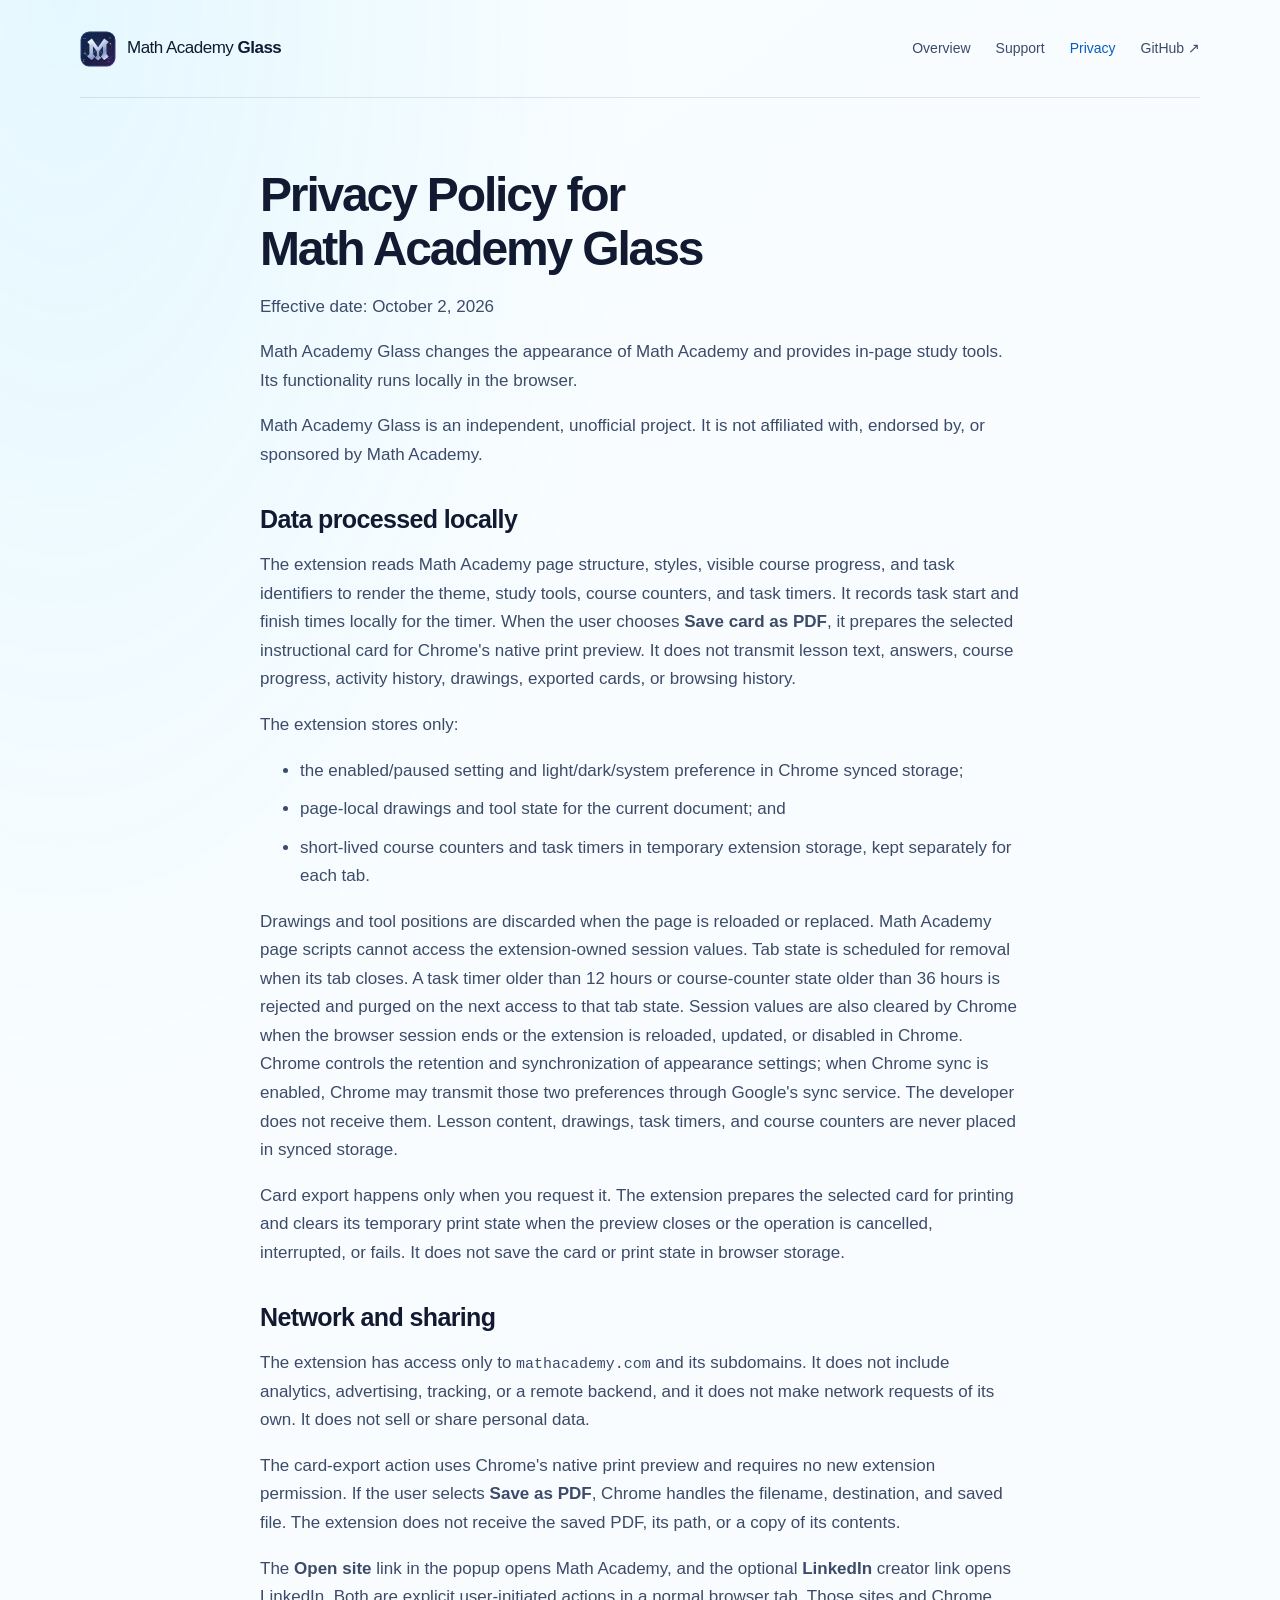
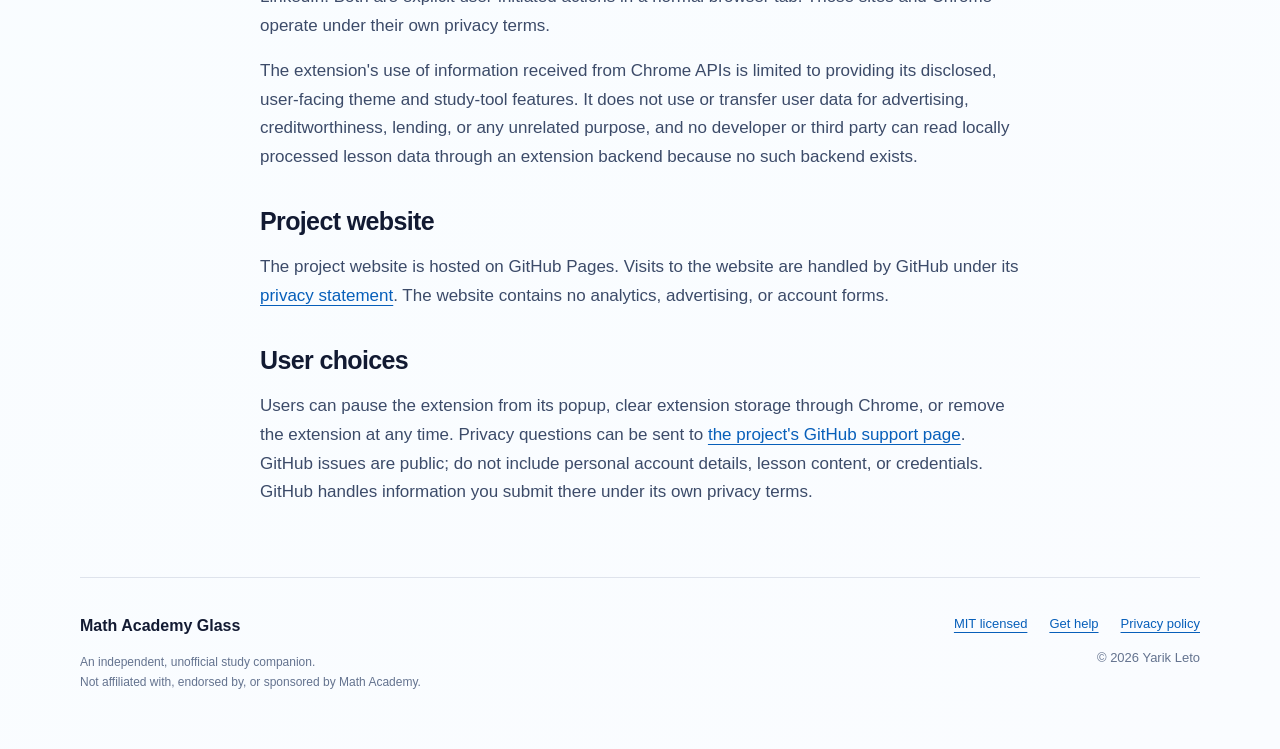
==== docs/privacy.html @ 005dbda4 "Publish product, support, and privacy pages on GitHub Pages" ====
<!doctype html>
<html lang="en" data-ma-glass-enabled="true">
<head>
<meta charset="utf-8">
<meta name="viewport" content="width=device-width, initial-scale=1">
<meta name="description" content="How Math Academy Glass handles data, appearance preferences, and local study tools.">
<meta name="color-scheme" content="light dark">
<meta property="og:title" content="Privacy Policy — Math Academy Glass">
<meta property="og:description" content="How Math Academy Glass handles data, appearance preferences, and local study tools.">
<meta property="og:image" content="https://yarikleto.github.io/math-academy-glass/assets/readme-banner.png">
<meta property="og:type" content="website">
<link rel="canonical" href="https://yarikleto.github.io/math-academy-glass/privacy.html">
<link rel="icon" type="image/svg+xml" href="assets/icon.svg">
<link rel="stylesheet" href="site.css">
<title>Privacy Policy — Math Academy Glass</title>
</head>
<body>
<a class="skip" href="#main">Skip to content</a>
<header class="site-header wrap">
 <a class="brand" href="index.html"><img src="assets/icon.svg" width="36" height="36" alt=""><span>Math Academy <strong>Glass</strong></span></a>
 <nav aria-label="Main navigation"><a href="index.html">Overview</a><a href="support.html">Support</a><a href="privacy.html" aria-current="page">Privacy</a><a href="https://github.com/yarikleto/math-academy-glass">GitHub ↗</a></nav>
</header>
<main id="main" class="wrap"><article class="policy"><h1>Privacy Policy for Math Academy Glass</h1>
<p>Effective date: October 2, 2026</p>
<p>Math Academy Glass changes the appearance of Math Academy and provides in-page study tools. Its functionality runs locally in the browser.</p>
<p>Math Academy Glass is an independent, unofficial project. It is not affiliated with, endorsed by, or sponsored by Math Academy.</p>
<h2>Data processed locally</h2>
<p>The extension reads Math Academy page structure, styles, visible course progress, and task identifiers to render the theme, study tools, course counters, and task timers. It records task start and finish times locally for the timer. When the user chooses <strong>Save card as PDF</strong>, it prepares the selected instructional card for Chrome&#x27;s native print preview. It does not transmit lesson text, answers, course progress, activity history, drawings, exported cards, or browsing history.</p>
<p>The extension stores only:</p>
<ul><li>the enabled/paused setting and light/dark/system preference in Chrome synced   storage;</li><li>page-local drawings and tool state for the current document; and</li><li>short-lived course counters and task timers in temporary extension storage,   kept separately for each tab.</li></ul>
<p>Drawings and tool positions are discarded when the page is reloaded or replaced. Math Academy page scripts cannot access the extension-owned session values. Tab state is scheduled for removal when its tab closes. A task timer older than 12 hours or course-counter state older than 36 hours is rejected and purged on the next access to that tab state. Session values are also cleared by Chrome when the browser session ends or the extension is reloaded, updated, or disabled in Chrome. Chrome controls the retention and synchronization of appearance settings; when Chrome sync is enabled, Chrome may transmit those two preferences through Google&#x27;s sync service. The developer does not receive them. Lesson content, drawings, task timers, and course counters are never placed in synced storage.</p>
<p>Card export happens only when you request it. The extension prepares the selected card for printing and clears its temporary print state when the preview closes or the operation is cancelled, interrupted, or fails. It does not save the card or print state in browser storage.</p>
<h2>Network and sharing</h2>
<p>The extension has access only to <code>mathacademy.com</code> and its subdomains. It does not include analytics, advertising, tracking, or a remote backend, and it does not make network requests of its own. It does not sell or share personal data.</p>
<p>The card-export action uses Chrome&#x27;s native print preview and requires no new extension permission. If the user selects <strong>Save as PDF</strong>, Chrome handles the filename, destination, and saved file. The extension does not receive the saved PDF, its path, or a copy of its contents.</p>
<p>The <strong>Open site</strong> link in the popup opens Math Academy, and the optional <strong>LinkedIn</strong> creator link opens LinkedIn. Both are explicit user-initiated actions in a normal browser tab. Those sites and Chrome operate under their own privacy terms.</p>
<p>The extension&#x27;s use of information received from Chrome APIs is limited to providing its disclosed, user-facing theme and study-tool features. It does not use or transfer user data for advertising, creditworthiness, lending, or any unrelated purpose, and no developer or third party can read locally processed lesson data through an extension backend because no such backend exists.</p>
<h2>Project website</h2>
<p>The project website is hosted on GitHub Pages. Visits to the website are handled by GitHub under its <a href="https://docs.github.com/en/site-policy/privacy-policies/github-general-privacy-statement">privacy statement</a>. The website contains no analytics, advertising, or account forms.</p>
<h2>User choices</h2>
<p>Users can pause the extension from its popup, clear extension storage through Chrome, or remove the extension at any time. Privacy questions can be sent to <a href="https://github.com/yarikleto/math-academy-glass/issues">the project&#x27;s GitHub support page</a>. GitHub issues are public; do not include personal account details, lesson content, or credentials. GitHub handles information you submit there under its own privacy terms.</p></article></main>
<footer class="site-footer wrap">
 <div><strong>Math Academy Glass</strong><p>An independent, unofficial study companion.<br>Not affiliated with, endorsed by, or sponsored by Math Academy.</p></div>
 <div class="footer-links"><a href="https://github.com/yarikleto/math-academy-glass/blob/main/LICENSE">MIT licensed</a><a href="support.html">Get help</a><a href="privacy.html">Privacy policy</a><span>© 2026 Yarik Leto</span></div>
</footer>
</body></html>
---- docs/site.css ----
html[data-ma-glass-enabled="true"] {
  color-scheme: light; --bg:#f8fdff; --bg-alt:#fafcff; --text:#121a32; --soft:#3c4b69;
  --muted:#64738f; --accent:#075fba; --glass:rgba(253,254,255,.78); --line:rgba(57,73,119,.14);
  --shadow:0 22px 60px rgba(45,63,83,.08),0 3px 12px rgba(45,63,83,.04);
  font-family:-apple-system,BlinkMacSystemFont,"Segoe UI",sans-serif; scroll-behavior:smooth;
  background:var(--bg); color:var(--text); -webkit-font-smoothing:antialiased;
}
html[data-ma-glass-enabled="true"] * {box-sizing:border-box}
html[data-ma-glass-enabled="true"] body {margin:0;background:radial-gradient(ellipse at 5% 0%,rgba(37,198,255,.09),transparent 36rem),linear-gradient(145deg,var(--bg),var(--bg-alt));line-height:1.68}
html[data-ma-glass-enabled="true"] a {color:var(--accent);text-underline-offset:4px}
html[data-ma-glass-enabled="true"] a:hover {text-decoration-thickness:2px}
html[data-ma-glass-enabled="true"] :focus-visible {outline:3px solid var(--accent);outline-offset:5px}
html[data-ma-glass-enabled="true"] img {max-width:100%;height:auto;display:block}
html[data-ma-glass-enabled="true"] h1,html[data-ma-glass-enabled="true"] h2,html[data-ma-glass-enabled="true"] h3 {line-height:1.12;letter-spacing:-.045em;margin:0;text-wrap:balance}
html[data-ma-glass-enabled="true"] h1 {font-size:clamp(42px,6.3vw,78px);font-weight:720}
html[data-ma-glass-enabled="true"] h2 {font-size:clamp(30px,3.5vw,44px);font-weight:680}
html[data-ma-glass-enabled="true"] h3 {font-size:23px;font-weight:650;letter-spacing:-.025em}
html[data-ma-glass-enabled="true"] p {color:var(--soft);font-size:17px;text-wrap:pretty}
html[data-ma-glass-enabled="true"] .wrap {width:min(1120px,calc(100% - 64px));margin-inline:auto}
html[data-ma-glass-enabled="true"] .site-header {min-height:98px;display:flex;align-items:center;justify-content:space-between;gap:24px;border-bottom:1px solid var(--line)}
html[data-ma-glass-enabled="true"] .brand {display:flex;align-items:center;gap:11px;text-decoration:none;color:var(--text);font-size:17px;letter-spacing:-.03em;white-space:nowrap}
html[data-ma-glass-enabled="true"] .site-header nav {display:flex;gap:25px;font-size:14px}
html[data-ma-glass-enabled="true"] .site-header nav a {color:var(--soft);text-decoration:none}
html[data-ma-glass-enabled="true"] .site-header nav a[aria-current] {color:var(--accent)}
html[data-ma-glass-enabled="true"] .hero {padding:76px 0 45px;max-width:680px}
html[data-ma-glass-enabled="true"] .eyebrow {color:var(--muted);font-size:13px;font-weight:600;letter-spacing:.045em;margin:0 0 22px}
html[data-ma-glass-enabled="true"] .status-dot {display:inline-block;width:7px;height:7px;background:#077a5e;border-radius:50%;margin:0 7px 1px 0}
html[data-ma-glass-enabled="true"] .hero-copy {max-width:590px;font-size:20px;margin:25px 0 28px;line-height:1.6}
html[data-ma-glass-enabled="true"] .actions {display:flex;flex-wrap:wrap;gap:12px}
html[data-ma-glass-enabled="true"] .button {display:inline-flex;align-items:center;justify-content:center;gap:18px;min-height:48px;padding:10px 22px;border-radius:12px;text-decoration:none;font-size:15px;font-weight:600;border:1px solid transparent;transition:background .15s,border-color .15s}
html[data-ma-glass-enabled="true"] .primary {background:#0864c2;color:#fff}
html[data-ma-glass-enabled="true"] .primary:hover {background:#0754a6}
html[data-ma-glass-enabled="true"] .secondary {background:var(--glass);color:var(--text);border-color:var(--line)}
html[data-ma-glass-enabled="true"] .secondary:hover {border-color:var(--accent)}
html[data-ma-glass-enabled="true"] .small {font-size:13px;color:var(--muted);margin-top:18px}
html[data-ma-glass-enabled="true"] .banner {margin:0}
html[data-ma-glass-enabled="true"] .banner img {width:100%;border-radius:20px;box-shadow:var(--shadow);border:1px solid var(--line)}
html[data-ma-glass-enabled="true"] figcaption {font-size:12px;color:var(--muted);text-align:right;margin-top:12px}
html[data-ma-glass-enabled="true"] .section {padding:78px 0}
html[data-ma-glass-enabled="true"] .section-heading {margin-bottom:32px}
html[data-ma-glass-enabled="true"] .feature-grid {display:grid;grid-template-columns:repeat(3,minmax(0,1fr));gap:20px}
html[data-ma-glass-enabled="true"] .card {background:var(--glass);border:1px solid var(--line);border-radius:20px;padding:30px;box-shadow:0 10px 30px rgba(45,63,83,.035);backdrop-filter:blur(38px) saturate(125%)}
html[data-ma-glass-enabled="true"] .card p:last-child {margin-bottom:0}
html[data-ma-glass-enabled="true"] .feature-symbol {display:block;font-size:35px;color:var(--accent);margin-bottom:30px;line-height:1}
html[data-ma-glass-enabled="true"] .feature-grid p {font-size:16px}
html[data-ma-glass-enabled="true"] .privacy-callout {display:grid;grid-template-columns:1fr 1fr;gap:70px;border-top:1px solid var(--line);border-bottom:1px solid var(--line)}
html[data-ma-glass-enabled="true"] .privacy-callout p {margin-top:0}
html[data-ma-glass-enabled="true"] .text-link {font-size:16px;font-weight:600;text-decoration:none}
html[data-ma-glass-enabled="true"] .install {display:grid;grid-template-columns:1fr 1fr;gap:70px;scroll-margin-top:30px}
html[data-ma-glass-enabled="true"] .steps {padding-left:23px;margin:0}
html[data-ma-glass-enabled="true"] .steps li {padding-left:10px;margin-bottom:25px;color:var(--accent)}
html[data-ma-glass-enabled="true"] .steps li:last-child {margin-bottom:0}
html[data-ma-glass-enabled="true"] .steps strong {color:var(--text)}
html[data-ma-glass-enabled="true"] .steps p {font-size:15px;margin:7px 0 0}
html[data-ma-glass-enabled="true"] code {font-size:.88em;overflow-wrap:anywhere}
html[data-ma-glass-enabled="true"] .requirements {font-size:13px;color:var(--muted);max-width:720px;margin:0 0 60px}
html[data-ma-glass-enabled="true"] .site-footer {border-top:1px solid var(--line);padding-block:35px 45px;display:flex;justify-content:space-between;gap:40px}
html[data-ma-glass-enabled="true"] .site-footer p {font-size:12px;line-height:1.7;color:var(--muted)}
html[data-ma-glass-enabled="true"] .footer-links {display:flex;flex-wrap:wrap;justify-content:flex-end;align-content:flex-start;gap:13px 22px;font-size:13px;max-width:350px}
html[data-ma-glass-enabled="true"] .footer-links span {color:var(--muted)}
html[data-ma-glass-enabled="true"] .page-intro {max-width:750px;padding:76px 0 45px}
html[data-ma-glass-enabled="true"] .page-intro>p:last-child {font-size:20px;margin-top:25px}
html[data-ma-glass-enabled="true"] .support-grid {display:grid;grid-template-columns:1fr 1fr;gap:24px}
html[data-ma-glass-enabled="true"] .support-grid h2,html[data-ma-glass-enabled="true"] .report-note h2 {font-size:25px;letter-spacing:-.025em}
html[data-ma-glass-enabled="true"] .faq {max-width:850px}
html[data-ma-glass-enabled="true"] .faq h2 {margin-bottom:30px}
html[data-ma-glass-enabled="true"] details {padding:21px 0;border-bottom:1px solid var(--line)}
html[data-ma-glass-enabled="true"] summary {cursor:pointer;font-size:18px;font-weight:600;padding-right:10px}
html[data-ma-glass-enabled="true"] details p {margin-bottom:4px;max-width:750px}
html[data-ma-glass-enabled="true"] .report-note {margin-bottom:70px;max-width:850px}
html[data-ma-glass-enabled="true"] .policy {max-width:760px;margin:70px auto}
html[data-ma-glass-enabled="true"] .policy h1 {font-size:clamp(34px,4vw,48px)}
html[data-ma-glass-enabled="true"] .policy h2 {font-size:25px;margin:36px 0 18px;letter-spacing:-.025em}
html[data-ma-glass-enabled="true"] .policy li {color:var(--soft);font-size:17px;margin:10px 0}
html[data-ma-glass-enabled="true"] .skip {position:absolute;left:20px;top:-100px;padding:10px 20px;background:var(--bg);z-index:10}
html[data-ma-glass-enabled="true"] .skip:focus {top:10px}
@media(prefers-color-scheme:dark) {
 html[data-ma-glass-enabled="true"] {color-scheme:dark;--bg:#06111f;--bg-alt:#071725;--text:#f6f7ff;--soft:#c1cde0;--muted:#98abc2;--accent:#75c8ff;--glass:rgba(16,32,50,.8);--line:rgba(184,210,235,.17);--shadow:0 22px 60px rgba(0,0,0,.18)}
 html[data-ma-glass-enabled="true"] .status-dot {background:#63ddb0}
}
@media(max-width:760px) {
 html[data-ma-glass-enabled="true"] .wrap {width:calc(100% - 40px)}
 html[data-ma-glass-enabled="true"] .site-header {padding-block:20px;flex-direction:column;gap:15px;align-items:flex-start}
 html[data-ma-glass-enabled="true"] .site-header nav {gap:22px;flex-wrap:wrap}
 html[data-ma-glass-enabled="true"] .hero,html[data-ma-glass-enabled="true"] .page-intro {padding:46px 0 30px}
 html[data-ma-glass-enabled="true"] .hero-copy {font-size:18px}
 html[data-ma-glass-enabled="true"] .section {padding:46px 0}
 html[data-ma-glass-enabled="true"] .feature-grid,html[data-ma-glass-enabled="true"] .privacy-callout,html[data-ma-glass-enabled="true"] .install,html[data-ma-glass-enabled="true"] .support-grid {grid-template-columns:1fr;gap:20px}
 html[data-ma-glass-enabled="true"] .feature-symbol {margin-bottom:20px}
 html[data-ma-glass-enabled="true"] .card {padding:25px}
 html[data-ma-glass-enabled="true"] p,html[data-ma-glass-enabled="true"] .policy li {font-size:16px;line-height:1.64}
 html[data-ma-glass-enabled="true"] .site-footer {flex-direction:column;gap:20px}
 html[data-ma-glass-enabled="true"] .footer-links {justify-content:flex-start;max-width:none}
 html[data-ma-glass-enabled="true"] .policy {margin:44px auto}
}
@media(prefers-reduced-motion:reduce) {html[data-ma-glass-enabled="true"] {scroll-behavior:auto}html[data-ma-glass-enabled="true"] .button {transition:none}}
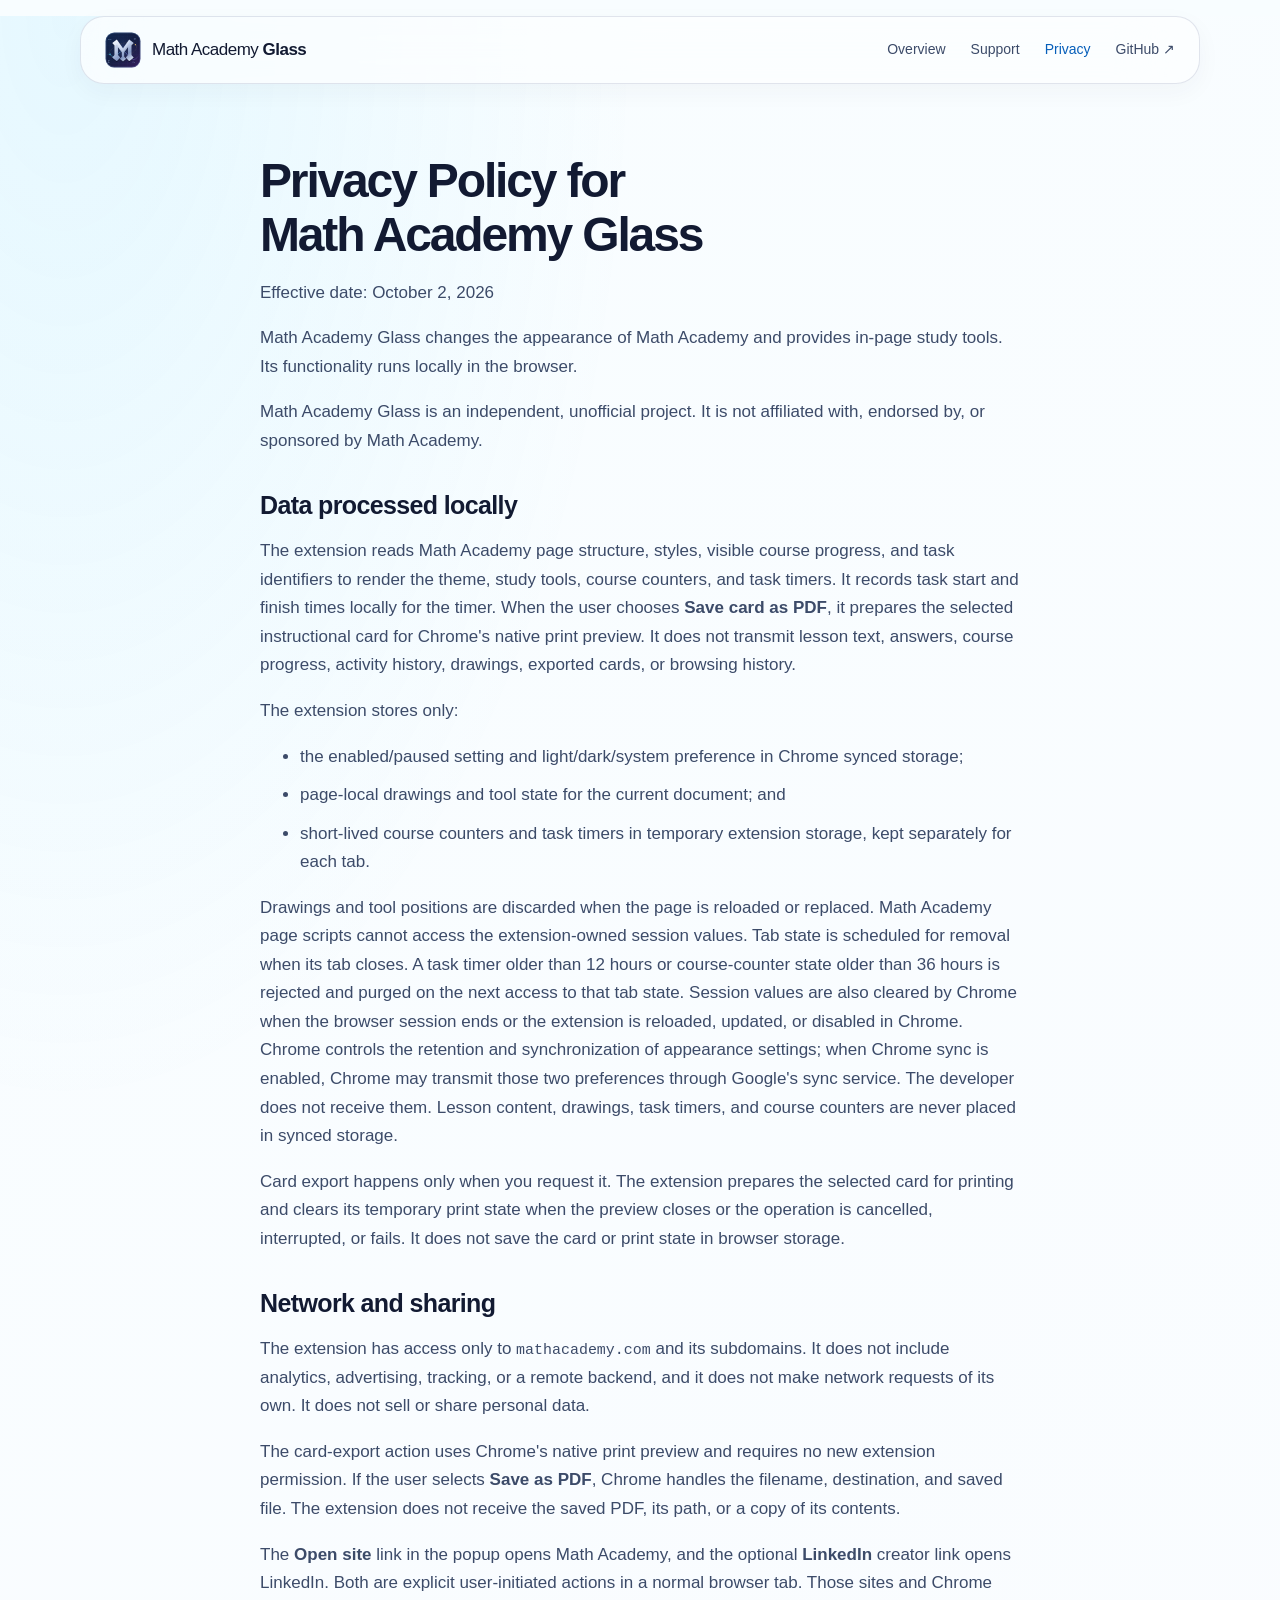
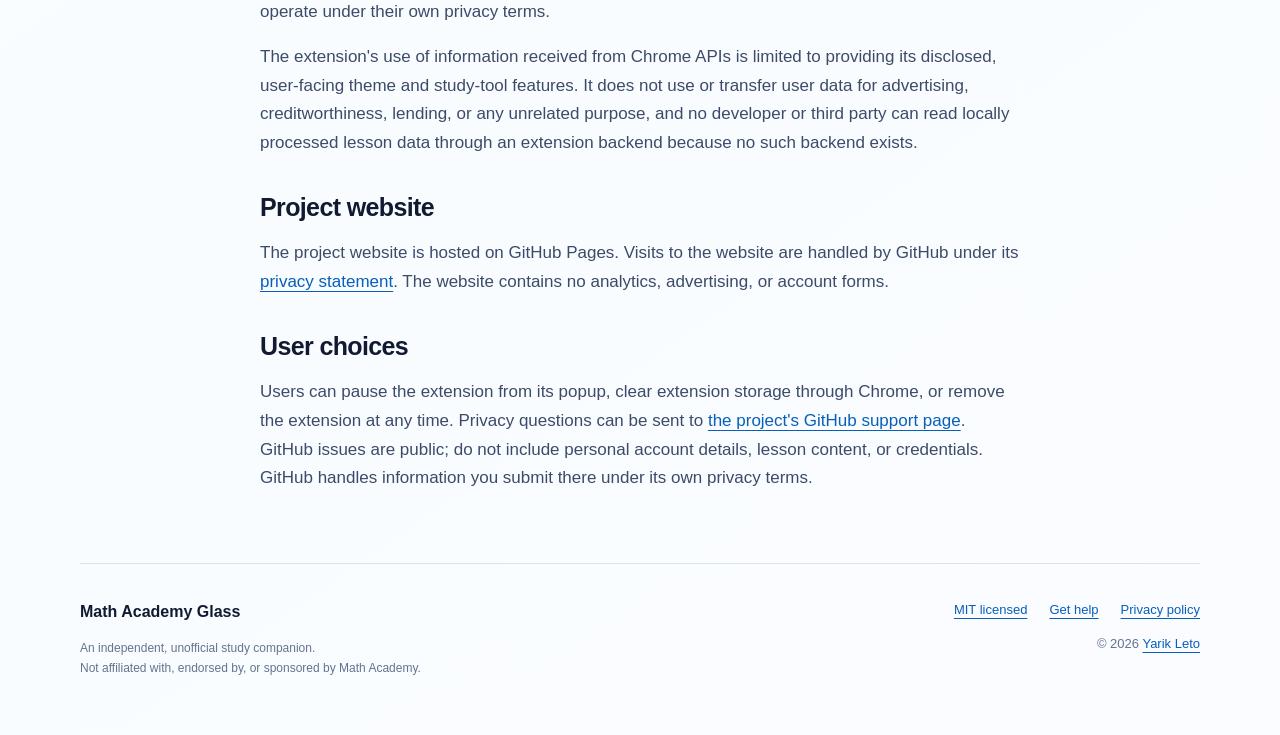
==== commit 30f676d2: "Add before-and-after screenshots to the website" ====
--- a/docs/privacy.html
+++ b/docs/privacy.html
@@ -41,6 +41,6 @@
 <p>Users can pause the extension from its popup, clear extension storage through Chrome, or remove the extension at any time. Privacy questions can be sent to <a href="https://github.com/yarikleto/math-academy-glass/issues">the project&#x27;s GitHub support page</a>. GitHub issues are public; do not include personal account details, lesson content, or credentials. GitHub handles information you submit there under its own privacy terms.</p></article></main>
 <footer class="site-footer wrap">
  <div><strong>Math Academy Glass</strong><p>An independent, unofficial study companion.<br>Not affiliated with, endorsed by, or sponsored by Math Academy.</p></div>
- <div class="footer-links"><a href="https://github.com/yarikleto/math-academy-glass/blob/main/LICENSE">MIT licensed</a><a href="support.html">Get help</a><a href="privacy.html">Privacy policy</a><span>© 2026 Yarik Leto</span></div>
+ <div class="footer-links"><a href="https://github.com/yarikleto/math-academy-glass/blob/main/LICENSE">MIT licensed</a><a href="support.html">Get help</a><a href="privacy.html">Privacy policy</a><span>© 2026 <a href="https://www.linkedin.com/in/yarik-leto">Yarik Leto</a></span></div>
 </footer>
 </body></html>
--- a/docs/site.css
+++ b/docs/site.css
@@ -74,6 +74,87 @@
 html[data-ma-glass-enabled="true"] .policy li {color:var(--soft);font-size:17px;margin:10px 0}
 html[data-ma-glass-enabled="true"] .skip {position:absolute;left:20px;top:-100px;padding:10px 20px;background:var(--bg);z-index:10}
 html[data-ma-glass-enabled="true"] .skip:focus {top:10px}
+/* Content stays calm; translucent material is reserved for navigation and controls. */
+html[data-ma-glass-enabled="true"] .site-header {position:sticky;top:16px;z-index:5;min-height:68px;margin-top:16px;padding:12px 24px;border:1px solid var(--line);border-radius:24px;background:var(--glass);backdrop-filter:blur(38px) saturate(125%);box-shadow:0 8px 24px rgba(45,63,83,.04)}
+html[data-ma-glass-enabled="true"] .product-hero {text-align:center;max-width:900px;margin:auto;padding:80px 0 32px}
+html[data-ma-glass-enabled="true"] .product-hero h1 {font-size:clamp(44px,6.6vw,84px);line-height:1.04;letter-spacing:-.06em}
+html[data-ma-glass-enabled="true"] .product-hero h1 span {color:var(--soft)}
+html[data-ma-glass-enabled="true"] .product-hero .hero-copy {max-width:610px;margin:24px auto}
+html[data-ma-glass-enabled="true"] .product-hero .actions {justify-content:center}
+html[data-ma-glass-enabled="true"] .button {border-radius:99px}
+html[data-ma-glass-enabled="true"] .showcase {max-width:1000px;margin:0 auto}
+html[data-ma-glass-enabled="true"] .preview-switch {border:0;padding:0;margin:0;text-align:center;min-width:0}
+html[data-ma-glass-enabled="true"] .preview-switch legend {width:100%;font-size:12px;color:var(--muted);margin-bottom:12px}
+html[data-ma-glass-enabled="true"] .preview-switch input {position:absolute;width:1px;height:1px;clip-path:inset(50%);overflow:hidden}
+html[data-ma-glass-enabled="true"] .preview-switch label {display:inline-block;padding:9px 22px;border:1px solid transparent;border-radius:99px;font-size:14px;font-weight:600;cursor:pointer;color:var(--soft)}
+html[data-ma-glass-enabled="true"] .preview-switch input:checked+label {background:var(--glass);border-color:var(--line);color:var(--text);box-shadow:0 3px 12px rgba(45,63,83,.07)}
+html[data-ma-glass-enabled="true"] .preview-switch input:focus-visible+label {outline:3px solid var(--accent);outline-offset:3px}
+html[data-ma-glass-enabled="true"] .preview-switch label:hover {color:var(--accent)}
+html[data-ma-glass-enabled="true"] .preview-window {border:1px solid var(--line);border-radius:20px;overflow:hidden;box-shadow:var(--shadow);margin-top:24px;background:var(--glass)}
+html[data-ma-glass-enabled="true"] .window-bar {height:42px;padding:0 18px;display:flex;align-items:center;justify-content:space-between;font-size:11px;color:var(--muted);gap:12px}
+html[data-ma-glass-enabled="true"] .window-dots {display:flex;gap:6px}
+html[data-ma-glass-enabled="true"] .window-dots i {width:9px;height:9px;border-radius:50%;background:#ed726b}
+html[data-ma-glass-enabled="true"] .window-dots i:nth-child(2) {background:#dab552}
+html[data-ma-glass-enabled="true"] .window-dots i:nth-child(3) {background:#59ad7c}
+html[data-ma-glass-enabled="true"] .preview-image {display:none;width:100%}
+html[data-ma-glass-enabled="true"] #preview-tools:checked~.preview-window .tools-image,html[data-ma-glass-enabled="true"] #preview-light:checked~.preview-window .light-image,html[data-ma-glass-enabled="true"] #preview-dark:checked~.preview-window .dark-image {display:block}
+html[data-ma-glass-enabled="true"] .preview-note {text-align:center;font-size:12px;color:var(--muted);margin:18px 0 0}
+html[data-ma-glass-enabled="true"] .comparison {max-width:1000px;margin-inline:auto;scroll-margin-top:110px}
+html[data-ma-glass-enabled="true"] .comparison .section-heading {text-align:center;max-width:680px;margin:0 auto 36px}
+html[data-ma-glass-enabled="true"] .comparison-grid {display:grid;grid-template-columns:repeat(2,minmax(0,1fr));gap:24px}
+html[data-ma-glass-enabled="true"] .comparison-shot {margin:0;min-width:0}
+html[data-ma-glass-enabled="true"] .comparison-shot figcaption {display:flex;align-items:baseline;justify-content:space-between;flex-wrap:wrap;gap:4px 12px;margin:0 0 14px;text-align:left}
+html[data-ma-glass-enabled="true"] .comparison-shot figcaption strong {font-size:17px;color:var(--text);font-weight:650}
+html[data-ma-glass-enabled="true"] .comparison-shot figcaption span {font-size:13px;color:var(--muted)}
+html[data-ma-glass-enabled="true"] .comparison-image {aspect-ratio:840/1004;display:flex;align-items:center;overflow:hidden;border:1px solid var(--line);border-radius:20px;background:#fff;box-shadow:var(--shadow)}
+html[data-ma-glass-enabled="true"] .comparison-image img {width:100%;height:100%;object-fit:contain}
+html[data-ma-glass-enabled="true"] .feature-nav {display:flex;justify-content:center;flex-wrap:wrap;gap:12px 32px;padding:38px 0;border-bottom:1px solid var(--line)}
+html[data-ma-glass-enabled="true"] .feature-nav a {text-decoration:none;font-size:14px;color:var(--soft)}
+html[data-ma-glass-enabled="true"] .feature-nav a:hover {color:var(--accent)}
+html[data-ma-glass-enabled="true"] .features .section-heading {text-align:center;margin:10px auto 46px}
+html[data-ma-glass-enabled="true"] .product-grid {display:grid;grid-template-columns:repeat(2,minmax(0,1fr));gap:24px}
+html[data-ma-glass-enabled="true"] .feature-tile {background:var(--bg-alt);border:1px solid var(--line);border-radius:28px;overflow:hidden;scroll-margin-top:110px;display:flex;flex-direction:column}
+html[data-ma-glass-enabled="true"] .tile-copy {padding:36px 38px 16px}
+html[data-ma-glass-enabled="true"] .tile-category {display:block;color:var(--muted);font-size:12px;font-weight:600;margin-bottom:20px}
+html[data-ma-glass-enabled="true"] .feature-tile h3 {font-size:32px;letter-spacing:-.045em;line-height:1.13}
+html[data-ma-glass-enabled="true"] .feature-tile p {font-size:16px;max-width:540px}
+html[data-ma-glass-enabled="true"] .detail {font-size:13px;color:var(--muted)}
+html[data-ma-glass-enabled="true"] .wide {grid-column:1/-1}
+html[data-ma-glass-enabled="true"] .appearance-tile {display:grid;grid-template-columns:.85fr 1.15fr;align-items:center;padding:12px 0}
+html[data-ma-glass-enabled="true"] .theme-pair {display:grid;grid-template-columns:1fr 1fr;gap:14px;padding:30px 30px 30px 0}
+html[data-ma-glass-enabled="true"] .reading-sample {border:1px solid rgba(57,73,119,.14);background:#f8fdff;border-radius:17px;padding:26px 20px;color:#121a32;box-shadow:0 10px 26px rgba(45,63,83,.04)}
+html[data-ma-glass-enabled="true"] .reading-sample>span {font-size:12px;color:#64738f}
+html[data-ma-glass-enabled="true"] .reading-sample strong {display:block;margin-top:28px;font-size:19px;letter-spacing:-.035em;line-height:1.3}
+html[data-ma-glass-enabled="true"] .reading-sample p {font-size:12px;color:#3c4b69}
+html[data-ma-glass-enabled="true"] .sample-equation {font:italic 29px/1.5 Georgia,serif;margin:22px 0 4px}
+html[data-ma-glass-enabled="true"] .night {background:#102032;color:#f6f7ff}
+html[data-ma-glass-enabled="true"] .night>span,html[data-ma-glass-enabled="true"] .night p {color:#b8c8de}
+html[data-ma-glass-enabled="true"] .ink-preview,html[data-ma-glass-enabled="true"] .geometry-preview {color:var(--accent);padding:0 36px 30px;margin-top:auto}
+html[data-ma-glass-enabled="true"] .ink-preview svg,html[data-ma-glass-enabled="true"] .geometry-preview svg {width:100%;display:block}
+html[data-ma-glass-enabled="true"] .pen-swatches {display:flex;align-items:center;justify-content:center;gap:12px;margin-top:10px}
+html[data-ma-glass-enabled="true"] .pen-swatches i {width:19px;height:19px;border-radius:50%;background:#233249;border:2px solid rgba(255,255,255,.6)}
+html[data-ma-glass-enabled="true"] .pen-swatches i:nth-child(2) {background:#0864c2}
+html[data-ma-glass-enabled="true"] .pen-swatches i:nth-child(3) {background:#bb3755}
+html[data-ma-glass-enabled="true"] .pen-swatches i:nth-child(4) {background:#078368}
+html[data-ma-glass-enabled="true"] .pen-swatches i:nth-child(5) {background:#9b7000}
+html[data-ma-glass-enabled="true"] .pen-swatches span {color:var(--muted);margin-left:20px;font-size:13px}
+html[data-ma-glass-enabled="true"] .geometry-preview>span {display:block;text-align:center;font-size:12px;color:var(--muted)}
+html[data-ma-glass-enabled="true"] .paper-preview {margin:18px 52px 0;padding:25px 28px 32px;border:1px solid var(--line);border-radius:12px 12px 0 0;background:var(--glass);box-shadow:var(--shadow)}
+html[data-ma-glass-enabled="true"] .paper-preview>span {display:flex;justify-content:space-between;font-size:11px;color:var(--muted);border-bottom:1px solid var(--line);padding-bottom:14px}
+html[data-ma-glass-enabled="true"] .paper-preview b {color:var(--accent);font-weight:500}
+html[data-ma-glass-enabled="true"] .paper-preview>strong {display:block;font-size:17px;margin-top:22px}
+html[data-ma-glass-enabled="true"] .paper-lines {height:30px;background:repeating-linear-gradient(transparent 0 9px,var(--line) 9px 10px);max-width:80%}
+html[data-ma-glass-enabled="true"] .rhythm-preview {padding:25px 40px 36px;text-align:center;margin-block:auto}
+html[data-ma-glass-enabled="true"] .rhythm-preview>span {font-size:12px;color:var(--muted)}
+html[data-ma-glass-enabled="true"] .rhythm-preview strong {display:block;font-size:76px;letter-spacing:-.06em;font-weight:500;line-height:1.4;font-variant-numeric:tabular-nums}
+html[data-ma-glass-enabled="true"] .rhythm-preview strong span {color:var(--muted)}
+html[data-ma-glass-enabled="true"] .quiet-track {height:4px;background:var(--line);border-radius:9px;margin:16px auto;width:75%;overflow:hidden}
+html[data-ma-glass-enabled="true"] .quiet-track i {display:block;width:64%;height:100%;background:var(--accent)}
+html[data-ma-glass-enabled="true"] #local-title,html[data-ma-glass-enabled="true"] #install {scroll-margin-top:115px}
+@media(max-width:900px) {
+ html[data-ma-glass-enabled="true"] .appearance-tile {grid-template-columns:1fr}
+ html[data-ma-glass-enabled="true"] .theme-pair {padding:15px 38px 26px}
+}
 @media(prefers-color-scheme:dark) {
  html[data-ma-glass-enabled="true"] {color-scheme:dark;--bg:#06111f;--bg-alt:#071725;--text:#f6f7ff;--soft:#c1cde0;--muted:#98abc2;--accent:#75c8ff;--glass:rgba(16,32,50,.8);--line:rgba(184,210,235,.17);--shadow:0 22px 60px rgba(0,0,0,.18)}
  html[data-ma-glass-enabled="true"] .status-dot {background:#63ddb0}
@@ -92,5 +173,23 @@
  html[data-ma-glass-enabled="true"] .site-footer {flex-direction:column;gap:20px}
  html[data-ma-glass-enabled="true"] .footer-links {justify-content:flex-start;max-width:none}
  html[data-ma-glass-enabled="true"] .policy {margin:44px auto}
+ html[data-ma-glass-enabled="true"] .site-header {top:8px;padding:14px 18px;gap:9px;border-radius:20px}
+ html[data-ma-glass-enabled="true"] .site-header nav {gap:20px;font-size:12px}
+ html[data-ma-glass-enabled="true"] .product-hero {padding:48px 0 24px}
+ html[data-ma-glass-enabled="true"] .product-grid {grid-template-columns:1fr;gap:18px}
+ html[data-ma-glass-enabled="true"] .comparison-grid {grid-template-columns:1fr;gap:28px}
+ html[data-ma-glass-enabled="true"] .tile-copy {padding:28px 26px 14px}
+ html[data-ma-glass-enabled="true"] .feature-tile h3 {font-size:28px}
+ html[data-ma-glass-enabled="true"] .theme-pair {padding:12px 20px 20px;gap:10px}
+ html[data-ma-glass-enabled="true"] .reading-sample {padding:18px 14px}
+ html[data-ma-glass-enabled="true"] .reading-sample strong {font-size:16px}
+ html[data-ma-glass-enabled="true"] .reading-sample p {font-size:12px}
+ html[data-ma-glass-enabled="true"] .sample-equation {font-size:24px}
+ html[data-ma-glass-enabled="true"] .window-bar {font-size:9px;height:32px;padding:0 12px}
+ html[data-ma-glass-enabled="true"] .window-dots {gap:4px}
+ html[data-ma-glass-enabled="true"] .window-dots i {width:6px;height:6px}
+ html[data-ma-glass-enabled="true"] .preview-switch label {padding:9px 18px}
+ html[data-ma-glass-enabled="true"] .feature-nav {gap:12px 20px;padding:26px 0}
+ html[data-ma-glass-enabled="true"] .paper-preview {margin-inline:30px}
 }
 @media(prefers-reduced-motion:reduce) {html[data-ma-glass-enabled="true"] {scroll-behavior:auto}html[data-ma-glass-enabled="true"] .button {transition:none}}
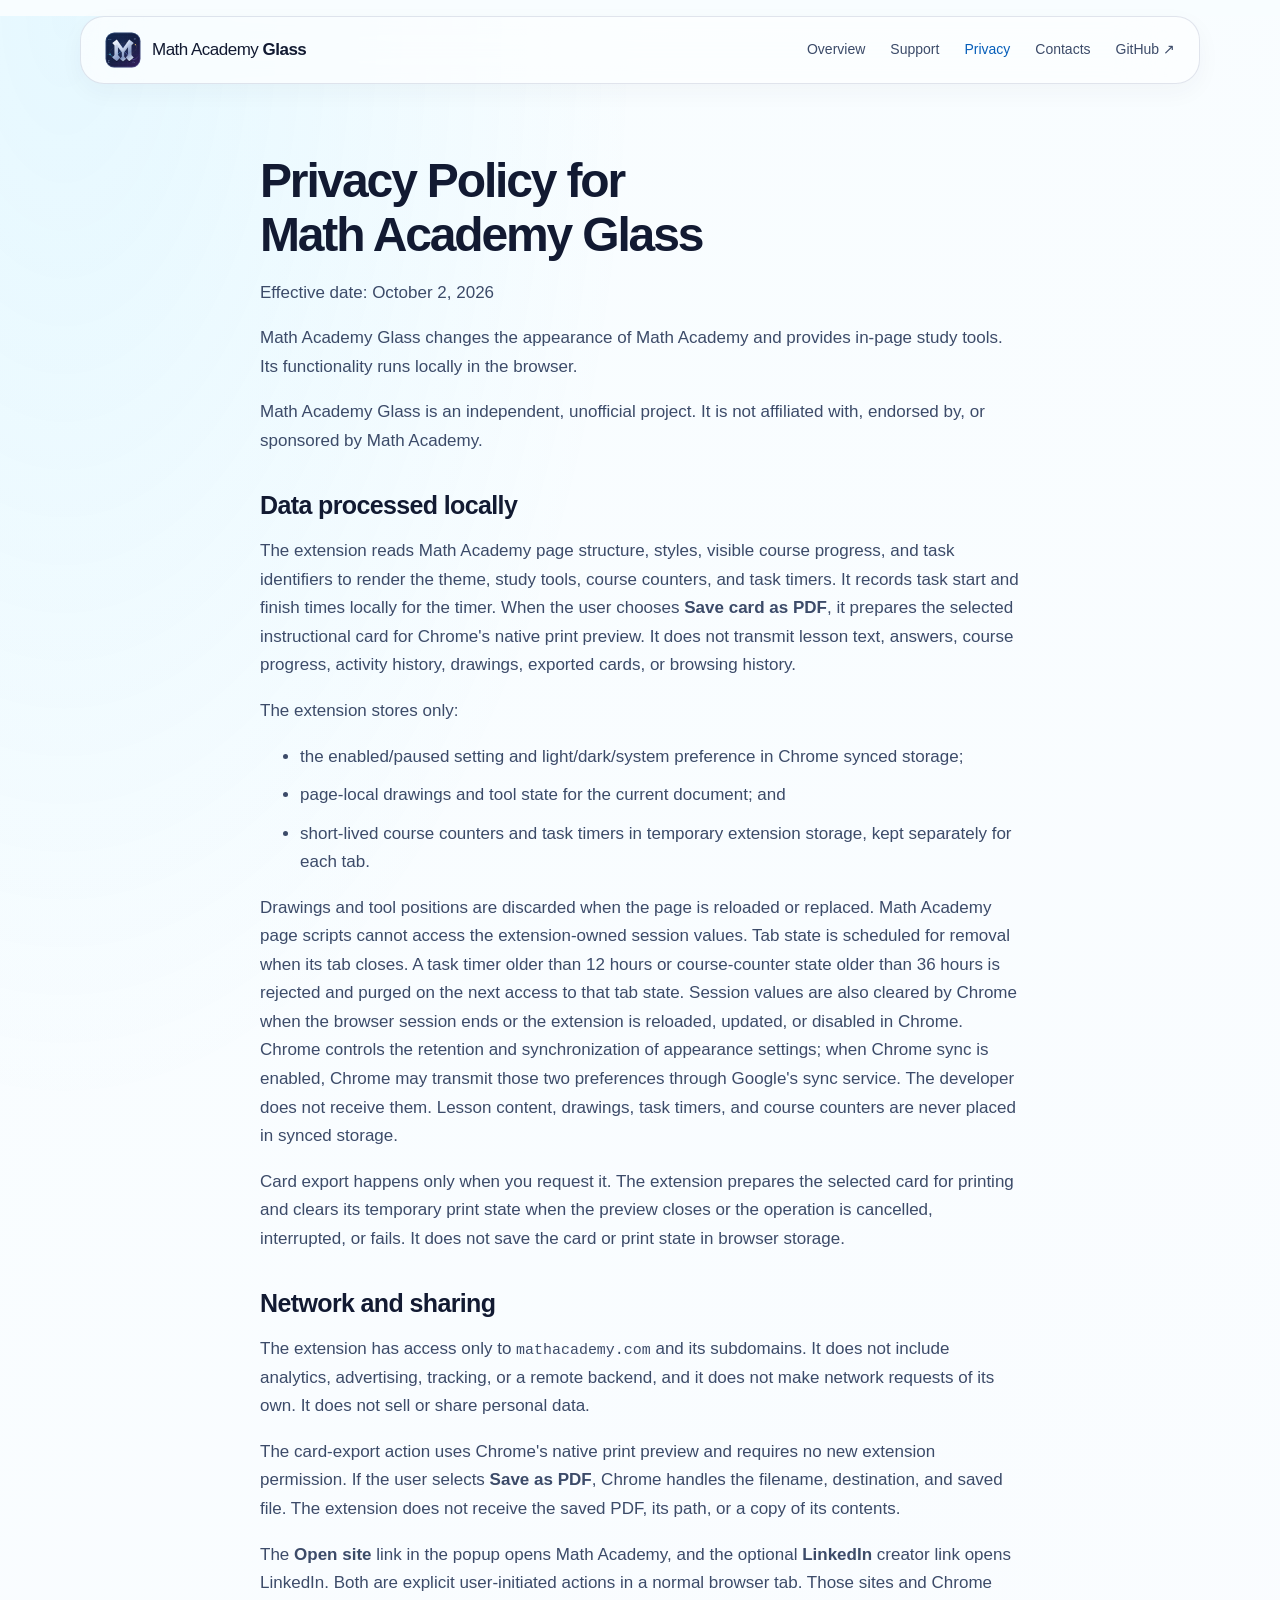
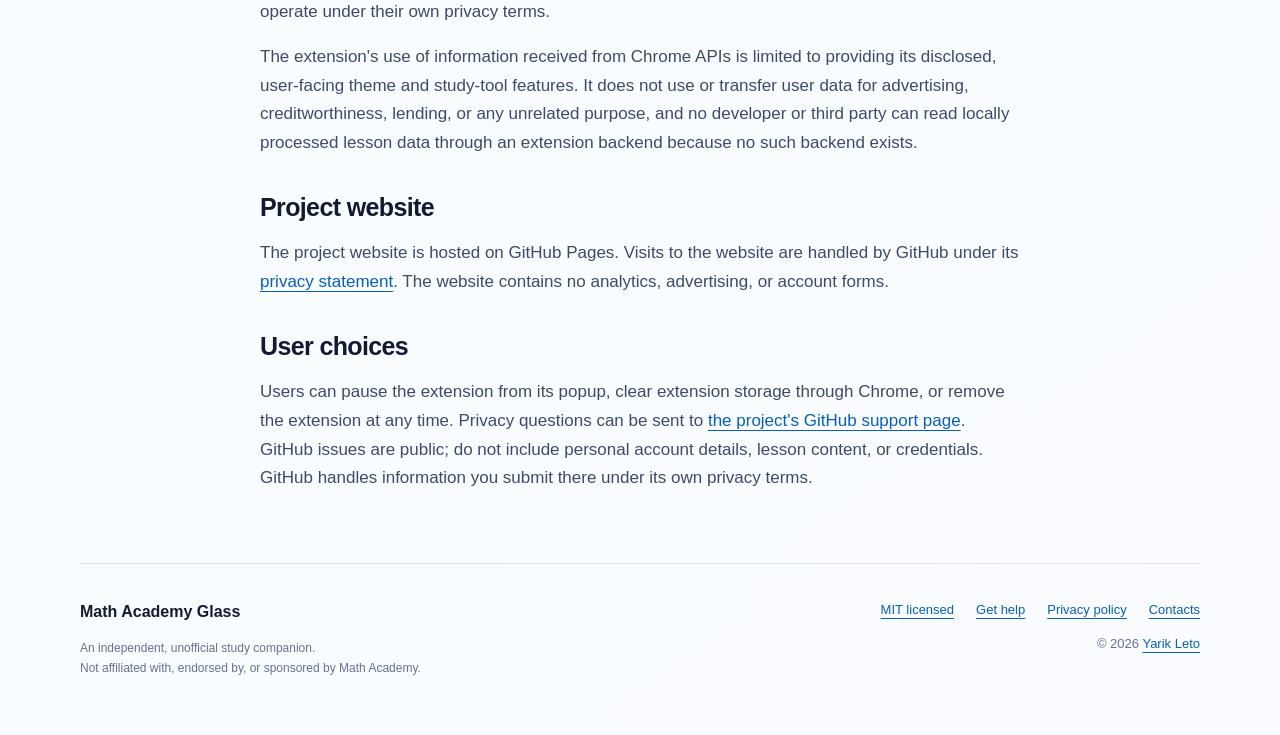
==== commit 190ca3e3: "Add Contacts section with LinkedIn creator card" ====
--- a/docs/privacy.html
+++ b/docs/privacy.html
@@ -18,7 +18,7 @@
 <a class="skip" href="#main">Skip to content</a>
 <header class="site-header wrap">
  <a class="brand" href="index.html"><img src="assets/icon.svg" width="36" height="36" alt=""><span>Math Academy <strong>Glass</strong></span></a>
- <nav aria-label="Main navigation"><a href="index.html">Overview</a><a href="support.html">Support</a><a href="privacy.html" aria-current="page">Privacy</a><a href="https://github.com/yarikleto/math-academy-glass">GitHub ↗</a></nav>
+ <nav aria-label="Main navigation"><a href="index.html">Overview</a><a href="support.html">Support</a><a href="privacy.html" aria-current="page">Privacy</a><a href="index.html#contacts">Contacts</a><a href="https://github.com/yarikleto/math-academy-glass">GitHub ↗</a></nav>
 </header>
 <main id="main" class="wrap"><article class="policy"><h1>Privacy Policy for Math Academy Glass</h1>
 <p>Effective date: October 2, 2026</p>
@@ -41,6 +41,6 @@
 <p>Users can pause the extension from its popup, clear extension storage through Chrome, or remove the extension at any time. Privacy questions can be sent to <a href="https://github.com/yarikleto/math-academy-glass/issues">the project&#x27;s GitHub support page</a>. GitHub issues are public; do not include personal account details, lesson content, or credentials. GitHub handles information you submit there under its own privacy terms.</p></article></main>
 <footer class="site-footer wrap">
  <div><strong>Math Academy Glass</strong><p>An independent, unofficial study companion.<br>Not affiliated with, endorsed by, or sponsored by Math Academy.</p></div>
- <div class="footer-links"><a href="https://github.com/yarikleto/math-academy-glass/blob/main/LICENSE">MIT licensed</a><a href="support.html">Get help</a><a href="privacy.html">Privacy policy</a><span>© 2026 <a href="https://www.linkedin.com/in/yarik-leto">Yarik Leto</a></span></div>
+ <div class="footer-links"><a href="https://github.com/yarikleto/math-academy-glass/blob/main/LICENSE">MIT licensed</a><a href="support.html">Get help</a><a href="privacy.html">Privacy policy</a><a href="index.html#contacts">Contacts</a><span>© 2026 <a href="https://www.linkedin.com/in/yarik-leto">Yarik Leto</a></span></div>
 </footer>
 </body></html>
--- a/docs/site.css
+++ b/docs/site.css
@@ -54,6 +54,16 @@
 html[data-ma-glass-enabled="true"] .steps p {font-size:15px;margin:7px 0 0}
 html[data-ma-glass-enabled="true"] code {font-size:.88em;overflow-wrap:anywhere}
 html[data-ma-glass-enabled="true"] .requirements {font-size:13px;color:var(--muted);max-width:720px;margin:0 0 60px}
+html[data-ma-glass-enabled="true"] .contacts {display:grid;grid-template-columns:1fr 1fr;align-items:center;gap:70px;border-top:1px solid var(--line);scroll-margin-top:150px}
+html[data-ma-glass-enabled="true"] .contacts p:last-child {max-width:440px;margin-bottom:0}
+html[data-ma-glass-enabled="true"] .contact-card {display:grid;grid-template-columns:56px minmax(0,1fr) auto;align-items:center;gap:24px 18px;color:var(--text);text-decoration:none;transition:border-color .18s,box-shadow .18s}
+html[data-ma-glass-enabled="true"] .contact-card:hover {border-color:var(--accent);box-shadow:var(--shadow)}
+html[data-ma-glass-enabled="true"] .linkedin-icon {display:grid;place-items:center;width:56px;height:56px;border-radius:15px;background:#0a66c2;color:#fff}
+html[data-ma-glass-enabled="true"] .linkedin-icon svg {display:block}
+html[data-ma-glass-enabled="true"] .contact-identity strong {display:block;font-size:22px;line-height:1.3;letter-spacing:-.025em;font-weight:650}
+html[data-ma-glass-enabled="true"] .contact-identity>span {display:block;color:var(--muted);font-size:13px;margin-top:5px}
+html[data-ma-glass-enabled="true"] .contact-arrow {align-self:start;color:var(--muted);font-size:24px;line-height:1}
+html[data-ma-glass-enabled="true"] .contact-cta {grid-column:1/-1;display:flex;justify-content:space-between;gap:16px;border-top:1px solid var(--line);padding-top:20px;color:var(--accent);font-size:15px;font-weight:600}
 html[data-ma-glass-enabled="true"] .site-footer {border-top:1px solid var(--line);padding-block:35px 45px;display:flex;justify-content:space-between;gap:40px}
 html[data-ma-glass-enabled="true"] .site-footer p {font-size:12px;line-height:1.7;color:var(--muted)}
 html[data-ma-glass-enabled="true"] .footer-links {display:flex;flex-wrap:wrap;justify-content:flex-end;align-content:flex-start;gap:13px 22px;font-size:13px;max-width:350px}
@@ -152,6 +162,8 @@
 html[data-ma-glass-enabled="true"] .quiet-track i {display:block;width:64%;height:100%;background:var(--accent)}
 html[data-ma-glass-enabled="true"] #local-title,html[data-ma-glass-enabled="true"] #install {scroll-margin-top:115px}
 @media(max-width:900px) {
+ html[data-ma-glass-enabled="true"] .site-header {flex-wrap:wrap;gap:12px}
+ html[data-ma-glass-enabled="true"] .site-header nav {flex-wrap:wrap;gap:16px}
  html[data-ma-glass-enabled="true"] .appearance-tile {grid-template-columns:1fr}
  html[data-ma-glass-enabled="true"] .theme-pair {padding:15px 38px 26px}
 }
@@ -166,7 +178,10 @@
  html[data-ma-glass-enabled="true"] .hero,html[data-ma-glass-enabled="true"] .page-intro {padding:46px 0 30px}
  html[data-ma-glass-enabled="true"] .hero-copy {font-size:18px}
  html[data-ma-glass-enabled="true"] .section {padding:46px 0}
- html[data-ma-glass-enabled="true"] .feature-grid,html[data-ma-glass-enabled="true"] .privacy-callout,html[data-ma-glass-enabled="true"] .install,html[data-ma-glass-enabled="true"] .support-grid {grid-template-columns:1fr;gap:20px}
+ html[data-ma-glass-enabled="true"] .feature-grid,html[data-ma-glass-enabled="true"] .privacy-callout,html[data-ma-glass-enabled="true"] .install,html[data-ma-glass-enabled="true"] .support-grid,html[data-ma-glass-enabled="true"] .contacts {grid-template-columns:1fr;gap:20px}
+ html[data-ma-glass-enabled="true"] .contacts {scroll-margin-top:180px}
+ html[data-ma-glass-enabled="true"] .contact-card {gap:20px 14px}
+ html[data-ma-glass-enabled="true"] .contact-identity strong {font-size:20px}
  html[data-ma-glass-enabled="true"] .feature-symbol {margin-bottom:20px}
  html[data-ma-glass-enabled="true"] .card {padding:25px}
  html[data-ma-glass-enabled="true"] p,html[data-ma-glass-enabled="true"] .policy li {font-size:16px;line-height:1.64}
@@ -192,4 +207,4 @@
  html[data-ma-glass-enabled="true"] .feature-nav {gap:12px 20px;padding:26px 0}
  html[data-ma-glass-enabled="true"] .paper-preview {margin-inline:30px}
 }
-@media(prefers-reduced-motion:reduce) {html[data-ma-glass-enabled="true"] {scroll-behavior:auto}html[data-ma-glass-enabled="true"] .button {transition:none}}
+@media(prefers-reduced-motion:reduce) {html[data-ma-glass-enabled="true"] {scroll-behavior:auto}html[data-ma-glass-enabled="true"] .button,html[data-ma-glass-enabled="true"] .contact-card {transition:none}}
